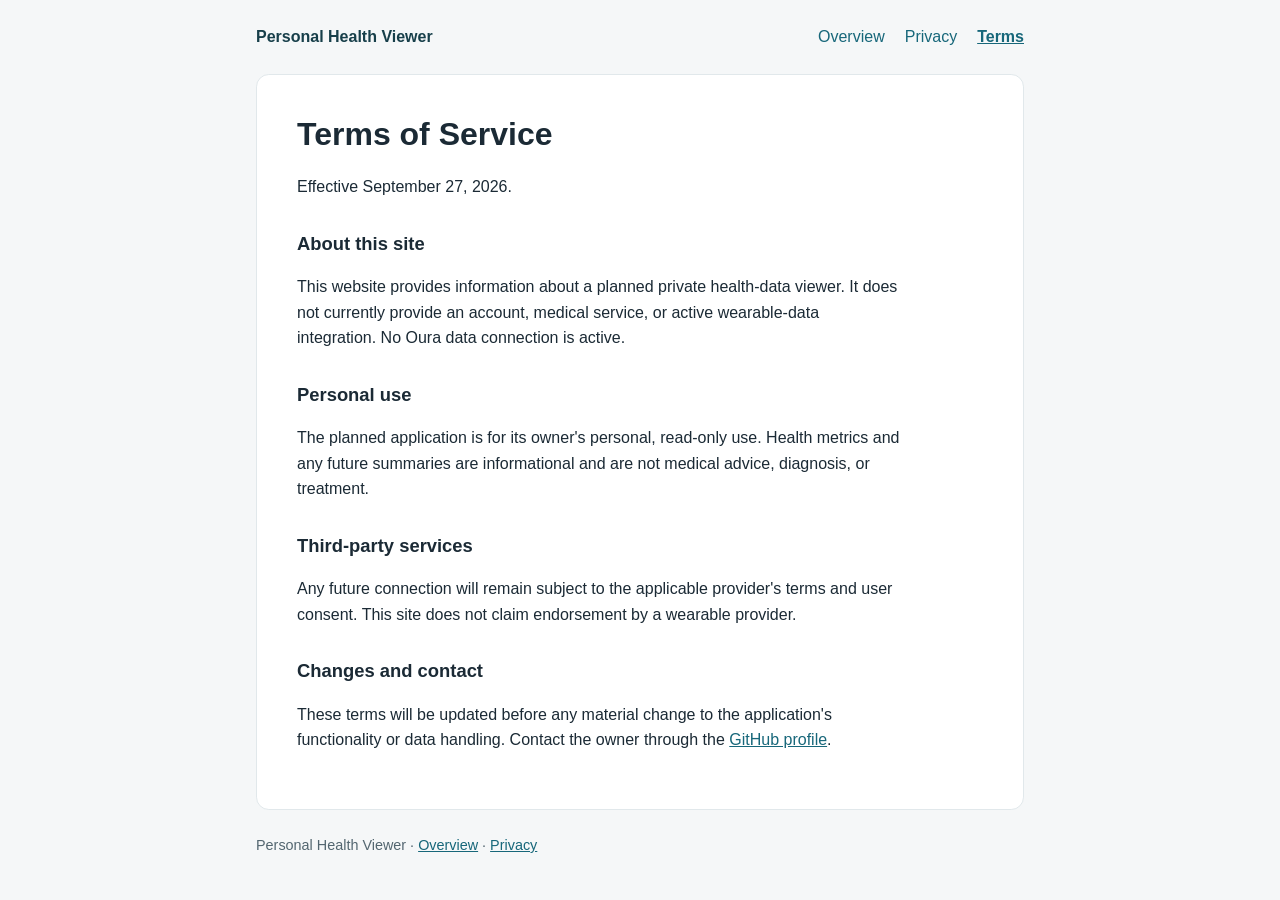
==== docs/terms.html @ 41705488 "init: 建立个人健康应用静态说明页，供公开登记使用" ====
<!doctype html>
<html lang="en">
<head>
  <meta charset="utf-8">
  <meta name="viewport" content="width=device-width, initial-scale=1">
  <title>Terms of Service · Personal Health Viewer</title>
  <link rel="stylesheet" href="style.css">
</head>
<body>
  <header>
    <a class="brand" href="./">Personal Health Viewer</a>
    <nav aria-label="Main navigation">
      <a href="./">Overview</a>
      <a href="privacy.html">Privacy</a>
      <a href="terms.html" aria-current="page">Terms</a>
    </nav>
  </header>
  <main>
    <h1>Terms of Service</h1>
    <p>Effective September 27, 2026.</p>
    <h2>About this site</h2>
    <p>This website provides information about a planned private health-data viewer. It does not currently provide an account, medical service, or active wearable-data integration. No Oura data connection is active.</p>
    <h2>Personal use</h2>
    <p>The planned application is for its owner's personal, read-only use. Health metrics and any future summaries are informational and are not medical advice, diagnosis, or treatment.</p>
    <h2>Third-party services</h2>
    <p>Any future connection will remain subject to the applicable provider's terms and user consent. This site does not claim endorsement by a wearable provider.</p>
    <h2>Changes and contact</h2>
    <p>These terms will be updated before any material change to the application's functionality or data handling. Contact the owner through the <a href="https://github.com/xiangzi168188">GitHub profile</a>.</p>
  </main>
  <footer>Personal Health Viewer · <a href="./">Overview</a> · <a href="privacy.html">Privacy</a></footer>
</body>
</html>
---- docs/style.css ----
:root {
  color-scheme: light;
  font-family: -apple-system, BlinkMacSystemFont, "Segoe UI", sans-serif;
  line-height: 1.6;
  color: #1b2a35;
  background: #f5f7f8;
}

* { box-sizing: border-box; }
body { margin: 0; }

header, main, footer {
  width: min(100% - 2rem, 48rem);
  margin-inline: auto;
}

header {
  padding-block: 1.5rem;
  display: flex;
  flex-wrap: wrap;
  justify-content: space-between;
  gap: .75rem 1.5rem;
  align-items: baseline;
}

.brand { font-weight: 700; color: #173f4a; text-decoration: none; }
nav { display: flex; flex-wrap: wrap; gap: .75rem 1.25rem; }
a { color: #17677a; }
nav a { text-decoration: none; }
nav a[aria-current="page"] { font-weight: 700; text-decoration: underline; }

main {
  background: #fff;
  border: 1px solid #e1e8eb;
  border-radius: .8rem;
  padding: clamp(1.25rem, 4vw, 2.5rem);
}

h1 { line-height: 1.2; margin-top: 0; }
h2 { font-size: 1.15rem; margin-top: 1.8rem; }
p, li { max-width: 68ch; }
.notice {
  padding: .85rem 1rem;
  border-left: .25rem solid #2e8590;
  background: #edf7f8;
}

footer { padding-block: 1.5rem 2rem; font-size: .9rem; color: #536670; }
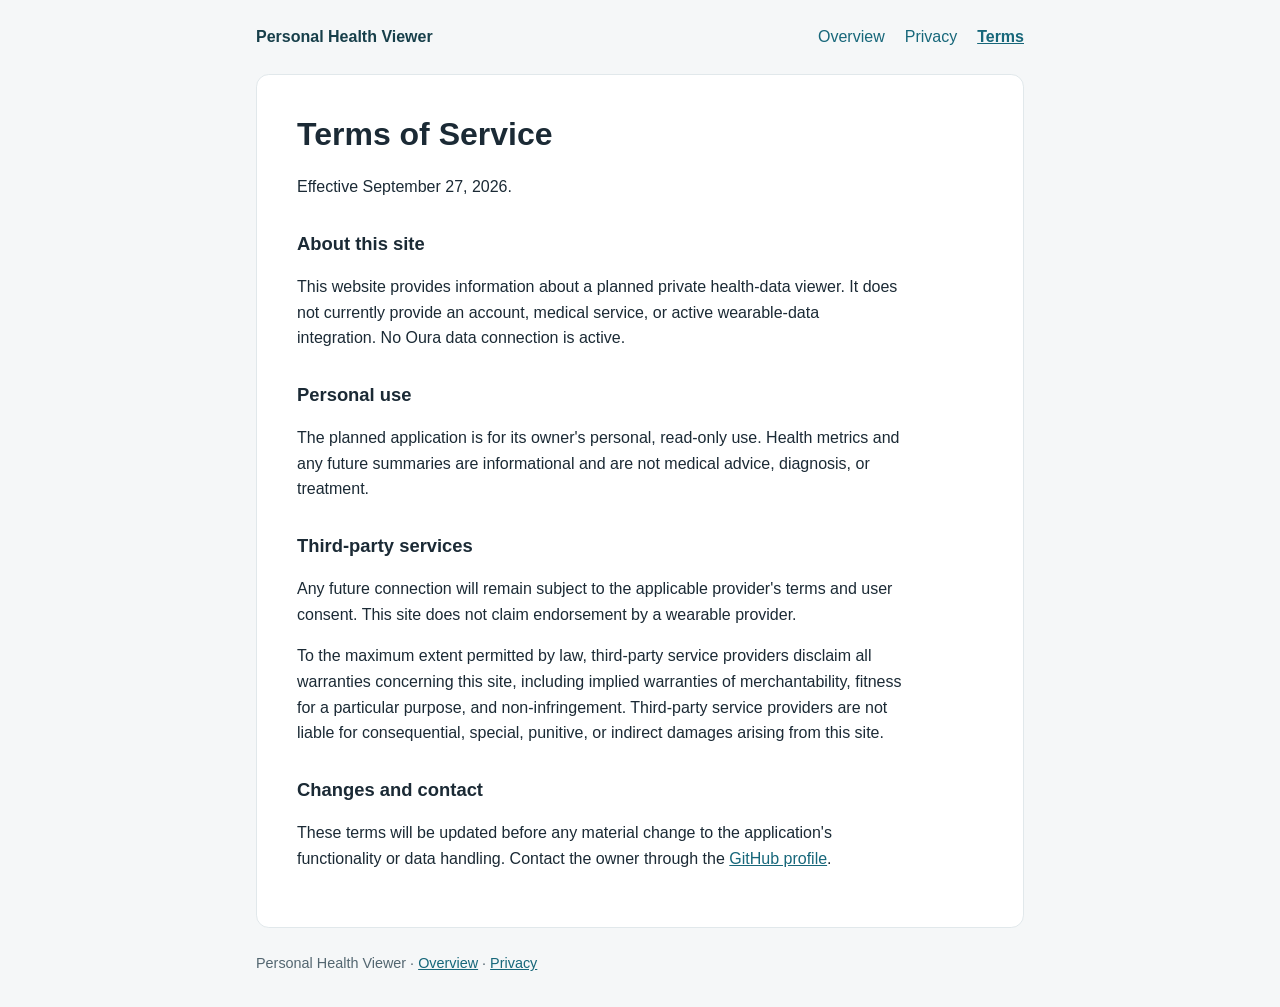
==== commit e63fd0a6: "fix: 补充 Oura 协议要求的第三方免责声明" ====
--- a/docs/terms.html
+++ b/docs/terms.html
@@ -24,6 +24,7 @@
     <p>The planned application is for its owner's personal, read-only use. Health metrics and any future summaries are informational and are not medical advice, diagnosis, or treatment.</p>
     <h2>Third-party services</h2>
     <p>Any future connection will remain subject to the applicable provider's terms and user consent. This site does not claim endorsement by a wearable provider.</p>
+    <p>To the maximum extent permitted by law, third-party service providers disclaim all warranties concerning this site, including implied warranties of merchantability, fitness for a particular purpose, and non-infringement. Third-party service providers are not liable for consequential, special, punitive, or indirect damages arising from this site.</p>
     <h2>Changes and contact</h2>
     <p>These terms will be updated before any material change to the application's functionality or data handling. Contact the owner through the <a href="https://github.com/xiangzi168188">GitHub profile</a>.</p>
   </main>
